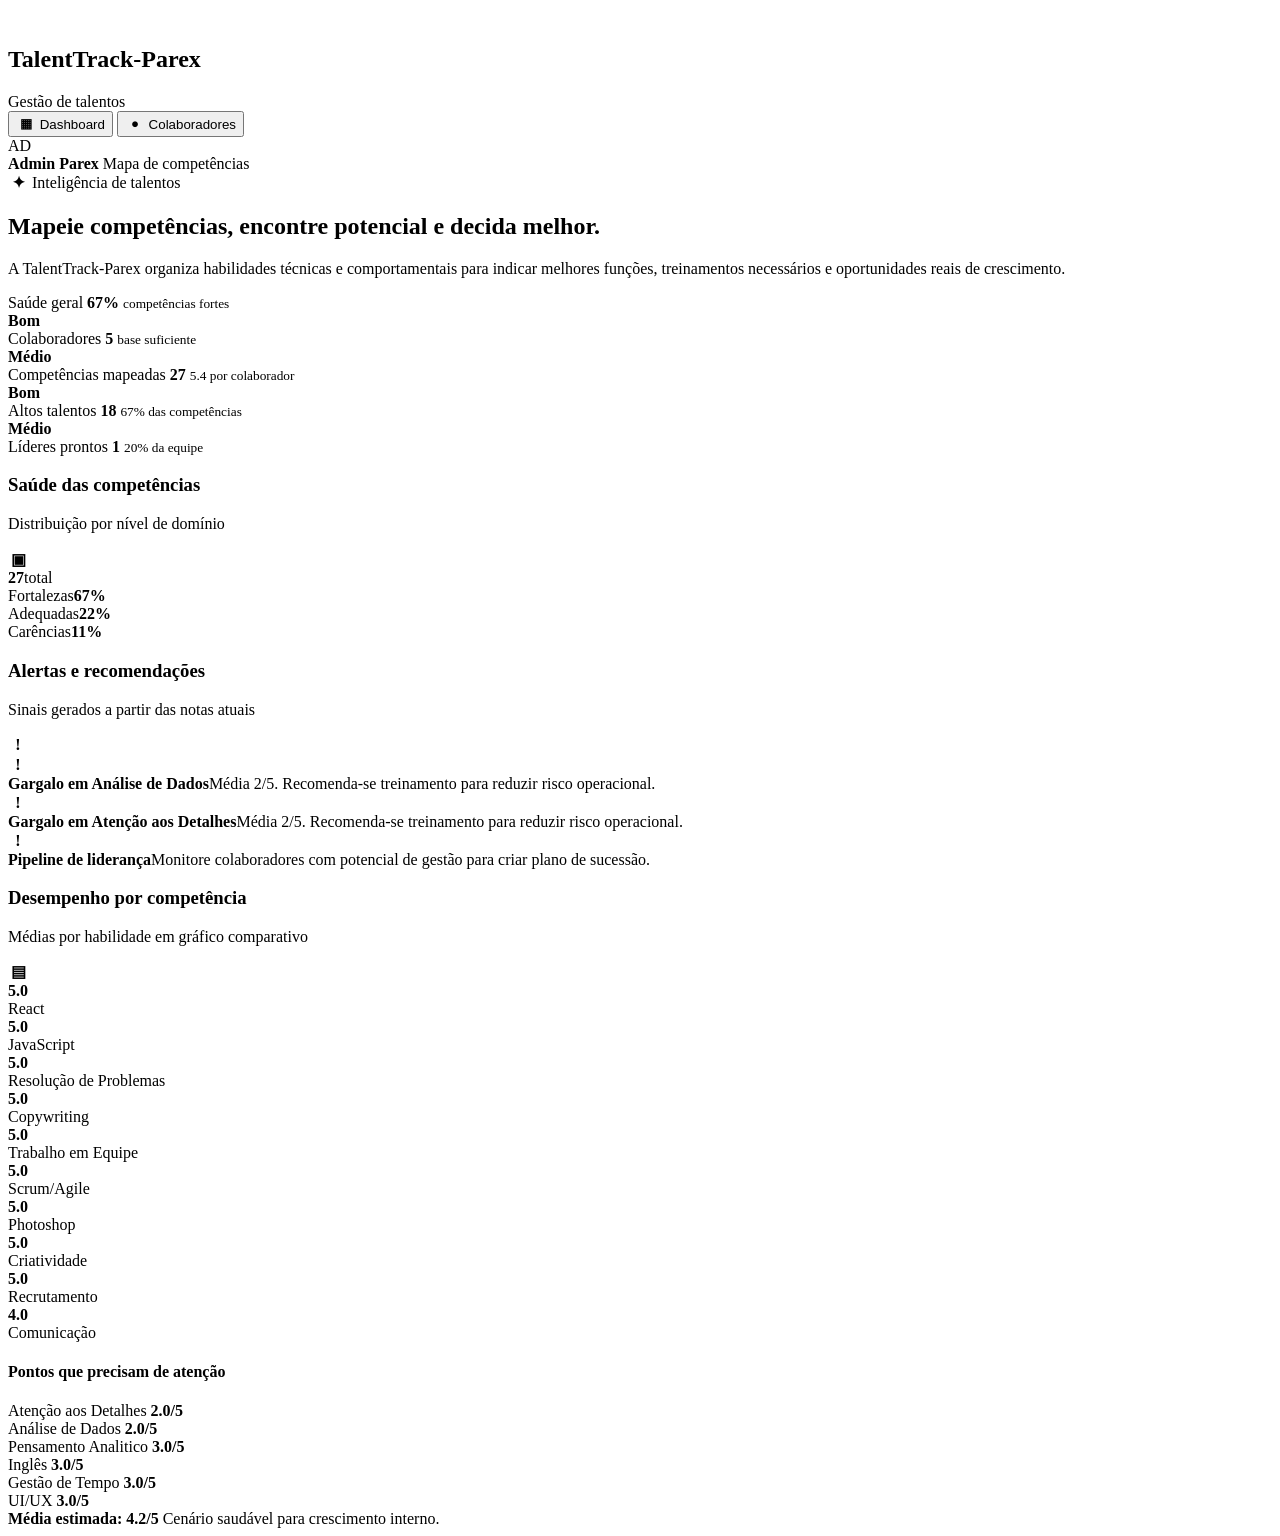
==== standalone.html @ dba91b12 "Add files via upload" ====
<!doctype html>
<html lang="pt-BR">
  <head>
    <meta charset="UTF-8" />
    <meta name="viewport" content="width=device-width, initial-scale=1.0" />
    <title>TalentTrack-Parex | Demo</title>
    <link rel="stylesheet" href="src/styles.css" />
    <style>
      .plain-icon {
        width: 20px;
        height: 20px;
        display: inline-grid;
        place-items: center;
        font-weight: 900;
      }

      .standalone-note {
        border: 1px solid #ffd2b8;
        background: #fff0e7;
        color: #172154;
        border-radius: 8px;
        padding: 12px 14px;
        font-weight: 700;
      }
    </style>
  </head>
  <body>
    <div class="app-shell">
      <aside class="sidebar">
        <div class="brand">
          <div class="logo-mark" aria-hidden="true"><img src="assets/talenttrack-parex-logo.png" alt=""></div>
          <div>
            <h1>TalentTrack-Parex</h1>
            <span>Gestão de talentos</span>
          </div>
        </div>
        <nav class="nav-list">
          <button id="nav-dashboard" class="active" type="button"><span class="plain-icon">▦</span> Dashboard</button>
          <button id="nav-employees" type="button"><span class="plain-icon">●</span> Colaboradores</button>
        </nav>
        <div class="sidebar-footer">
          <div class="admin-avatar">AD</div>
          <div>
            <b>Admin Parex</b>
            <span>Mapa de competências</span>
          </div>
        </div>
      </aside>

      <main id="app" class="main-content"></main>
    </div>

    <script>
      let employees = JSON.parse(localStorage.getItem('talenttrack-parex-employees') || 'null') || [
        {
          id: 1,
          name: 'Ana Silva',
          role: 'Desenvolvedora Front-end',
          department: 'Tecnologia',
          avatar: 'https://i.pravatar.cc/150?u=ana',
          skills: [
            { name: 'React', level: 5, type: 'hard' },
            { name: 'JavaScript', level: 5, type: 'hard' },
            { name: 'UI/UX', level: 3, type: 'hard' },
            { name: 'Comunicacao', level: 4, type: 'soft' },
            { name: 'Lideranca', level: 2, type: 'soft' },
            { name: 'Resolucao de Problemas', level: 5, type: 'soft' }
          ]
        },
        {
          id: 2,
          name: 'Carlos Mendes',
          role: 'Analista de Marketing',
          department: 'Marketing',
          avatar: 'https://i.pravatar.cc/150?u=carlos',
          skills: [
            { name: 'SEO', level: 4, type: 'hard' },
            { name: 'Copywriting', level: 5, type: 'hard' },
            { name: 'Analise de Dados', level: 2, type: 'hard' },
            { name: 'Trabalho em Equipe', level: 5, type: 'soft' },
            { name: 'Gestao de Tempo', level: 3, type: 'soft' }
          ]
        },
        {
          id: 3,
          name: 'Mariana Costa',
          role: 'Gerente de Projetos',
          department: 'Operacoes',
          avatar: 'https://i.pravatar.cc/150?u=mariana',
          skills: [
            { name: 'Scrum/Agile', level: 5, type: 'hard' },
            { name: 'Gestao de Orcamento', level: 4, type: 'hard' },
            { name: 'Lideranca', level: 5, type: 'soft' },
            { name: 'Negociacao', level: 4, type: 'soft' },
            { name: 'Ingles', level: 3, type: 'hard' },
            { name: 'Pensamento Analitico', level: 3, type: 'soft' }
          ]
        },
        {
          id: 4,
          name: 'Rafael Souza',
          role: 'Designer Grafico',
          department: 'Marketing',
          avatar: 'https://i.pravatar.cc/150?u=rafael',
          skills: [
            { name: 'Photoshop', level: 5, type: 'hard' },
            { name: 'Figma', level: 4, type: 'hard' },
            { name: 'Criatividade', level: 5, type: 'soft' },
            { name: 'Atencao aos Detalhes', level: 2, type: 'soft' },
            { name: 'Comunicacao', level: 3, type: 'soft' }
          ]
        },
        {
          id: 5,
          name: 'Bianca Rocha',
          role: 'Analista de RH',
          department: 'Pessoas',
          avatar: 'https://i.pravatar.cc/150?u=bianca',
          skills: [
            { name: 'People Analytics', level: 4, type: 'hard' },
            { name: 'Recrutamento', level: 5, type: 'hard' },
            { name: 'Comunicacao', level: 5, type: 'soft' },
            { name: 'Lideranca', level: 3, type: 'soft' },
            { name: 'Negociacao', level: 4, type: 'soft' }
          ]
        }
      ];
      let currentEditId = null;
      let collectiveActions = JSON.parse(localStorage.getItem('talenttrack-parex-actions') || '[]');

      const sectorOptions = ['Tecnologia', 'Marketing', 'Operações', 'Pessoas', 'Comercial', 'Financeiro', 'Planejamento', 'Produção', 'Logística', 'Atendimento'];
      const roleOptions = ['Assistente', 'Analista Junior', 'Analista Pleno', 'Analista Senior', 'Especialista', 'Designer', 'Desenvolvedor(a)', 'Coordenador(a)', 'Gerente', 'Tech Lead'];
      const tenureOptions = ['Menos de 6 meses', '6 meses a 1 ano', '1 a 2 anos', '2 a 5 anos', 'Mais de 5 anos'];
      const courseOptions = ['Excel Avançado', 'Power BI', 'Gestão de Projetos', 'Liderança', 'Comunicação', 'Análise de Dados', 'Scrum/Agile', 'Atendimento ao Cliente', 'Segurança do Trabalho', 'Inglês'];
      const certificateOptions = ['Scrum Foundation', 'Power BI', 'Excel', 'Google Analytics', 'AWS Cloud', 'NR-10', 'NR-35', 'LGPD', 'Lean Six Sigma', 'Gestão de Pessoas'];
      const profileOptions = ['Analítico', 'Comunicador', 'Criativo', 'Executor', 'Líder', 'Técnico especialista', 'Planejador', 'Generalista'];
      const leadershipOptions = ['Baixo', 'Em desenvolvimento', 'Alto', 'Pronto para liderar'];
      const performanceOptions = ['Abaixo do esperado', 'Adequado', 'Acima do esperado', 'Destaque'];
      const evaluationOptions = ['Questionário concluído', 'Autoavaliação concluída', 'Avaliação do gestor concluída', 'Teste prático concluído', 'Indicadores de desempenho atualizados'];
      const statusOptions = ['Ativo', 'Em treinamento', 'Em transição interna', 'Afastado'];

      const accentMap = {
        'Comunicacao': 'Comunicação',
        'Lideranca': 'Liderança',
        'Gestao de Tempo': 'Gestão de Tempo',
        'Gestao de Orcamento': 'Gestão de Orçamento',
        'Analise de Dados': 'Análise de Dados',
        'Resolucao de Problemas': 'Resolução de Problemas',
        'Atencao aos Detalhes': 'Atenção aos Detalhes',
        'Operacoes': 'Operações',
        'Producao': 'Produção',
        'Logistica': 'Logística',
        'Ingles': 'Inglês',
        'Excel Avancado': 'Excel Avançado',
        'Seguranca do Trabalho': 'Segurança do Trabalho',
        'Questionario concluido': 'Questionário concluído',
        'Autoavaliacao concluida': 'Autoavaliação concluída',
        'Avaliacao do gestor concluida': 'Avaliação do gestor concluída',
        'Teste pratico concluido': 'Teste prático concluído',
        'Analitico': 'Analítico',
        'Tecnico especialista': 'Técnico especialista',
        'Designer Grafico': 'Designer Gráfico'
      };

      function text(value) {
        return accentMap[value] || value || '';
      }

      function normalizeEmployee(employee) {
        return {
          tenure: '1 a 2 anos',
          courses: [],
          experiences: '',
          certificates: [],
          evaluations: [],
          professionalProfile: 'Analítico',
          leadershipPotential: 'Em desenvolvimento',
          performance: 'Adequado',
          idealArea: employee.department || 'Planejamento',
          entryDate: '2024-01-15',
          email: '',
          manager: 'Gestor Parex',
          status: 'Ativo',
          ...employee,
          role: text(employee.role),
          department: text(employee.department),
          idealArea: text(employee.idealArea || employee.department || 'Planejamento'),
          professionalProfile: text(employee.professionalProfile || 'Analítico'),
          courses: (employee.courses || []).map(text),
          certificates: (employee.certificates || []).map(text),
          evaluations: (employee.evaluations || []).map(text),
          entryDate: employee.entryDate || '2024-01-15',
          email: employee.email || `${(employee.name || 'colaborador').toLowerCase().replace(/\s+/g, '.')}@parex.com.br`,
          manager: employee.manager || 'Gestor Parex',
          status: employee.status || 'Ativo',
          skills: (employee.skills || []).map((skill) => ({ ...skill, name: text(skill.name) }))
        };
      }

      employees = employees.map(normalizeEmployee);
      saveEmployees();

      function saveEmployees() {
        localStorage.setItem('talenttrack-parex-employees', JSON.stringify(employees));
      }

      function saveCollectiveActions() {
        localStorage.setItem('talenttrack-parex-actions', JSON.stringify(collectiveActions));
      }

      const app = document.querySelector('#app');
      const navDashboard = document.querySelector('#nav-dashboard');
      const navEmployees = document.querySelector('#nav-employees');

      function clamp(level) {
        return Math.min(5, Math.max(1, Number(level) || 1));
      }

      function optionTags(options, selected) {
        return options.map((option) => `<option value="${option}" ${option === selected ? 'selected' : ''}>${option}</option>`).join('');
      }

      function checkboxGroup(name, options, selectedItems) {
        const selected = selectedItems || [];
        return options.map((option) => `
          <label class="check-option">
            <input type="checkbox" name="${name}" value="${option}" ${selected.includes(option) ? 'checked' : ''}>
            <span>${option}</span>
          </label>
        `).join('');
      }

      function checkedValues(name) {
        return [...document.querySelectorAll(`input[name="${name}"]:checked`)].map((item) => item.value);
      }

      function formatDateBR(value) {
        if (!value) return 'Não informado';
        const [year, month, day] = value.split('-');
        return `${day}/${month}/${year}`;
      }

      function metricStatus(label, value, status, description) {
        return `
          <article class="metric-card status-${status}">
            <div class="metric-status">
              <span class="status-dot"></span>
              <b>${status === 'good' ? 'Bom' : status === 'mid' ? 'Médio' : 'Ruim'}</b>
            </div>
            <span>${label}</span>
            <strong>${value}</strong>
            <small>${description}</small>
          </article>
        `;
      }

      function registerCollectiveAction(title, previousEmployees) {
        collectiveActions.unshift({
          id: Date.now(),
          title,
          date: new Date().toLocaleString('pt-BR'),
          previousEmployees
        });
        collectiveActions = collectiveActions.slice(0, 6);
        saveCollectiveActions();
      }

      function undoCollectiveAction(id) {
        const action = collectiveActions.find((item) => item.id === id);
        if (!action) return;
        if (!confirm(`Desfazer a ação coletiva "${action.title}"?`)) return;
        employees = action.previousEmployees.map(normalizeEmployee);
        collectiveActions = collectiveActions.filter((item) => item.id !== id);
        saveEmployees();
        saveCollectiveActions();
        renderEmployees();
      }

      function removeCollectiveAction(id) {
        collectiveActions = collectiveActions.filter((item) => item.id !== id);
        saveCollectiveActions();
        renderEmployees();
      }

      function insight() {
        const map = new Map();
        let strong = 0;
        let medium = 0;
        let weak = 0;
        employees.forEach((employee) => {
          employee.skills.forEach((skill) => {
            const current = map.get(skill.name) || { name: skill.name, total: 0, count: 0 };
            current.total += clamp(skill.level);
            current.count += 1;
            map.set(skill.name, current);
            if (skill.level >= 4) strong += 1;
            else if (skill.level === 3) medium += 1;
            else weak += 1;
          });
        });
        const ranking = [...map.values()]
          .map((skill) => ({ ...skill, average: Number((skill.total / skill.count).toFixed(1)) }))
          .sort((a, b) => b.average - a.average);
        const total = strong + medium + weak;
        const leaders = employees.filter((employee) =>
          employee.skills.some((skill) => text(skill.name) === 'Liderança' && skill.level >= 4)
        ).length;
        return {
          ranking,
          strong,
          medium,
          weak,
          total,
          leaders,
          strongPct: total ? Math.round((strong / total) * 100) : 0,
          mediumPct: total ? Math.round((medium / total) * 100) : 0,
          weakPct: total ? Math.round((weak / total) * 100) : 0
        };
      }

      function setActive(view) {
        navDashboard.classList.toggle('active', view === 'dashboard');
        navEmployees.classList.toggle('active', view === 'employees');
      }

      function skillChart(items) {
        return `
          <div class="skill-chart" onmouseenter="playSkillChart(this)">
            ${items.slice(0, 10).map((skill) => {
              const height = 22 + (skill.average / 5) * 78;
              const tone = skill.average >= 4 ? 'good' : skill.average >= 3 ? 'mid' : 'bad';
              return `
                <div class="skill-column ${tone}">
                  <div class="skill-column__bar" style="height:${height}%; --delay:${items.indexOf(skill) * 55}ms"><b>${skill.average.toFixed(1)}</b></div>
                  <span>${skill.name}</span>
                </div>
              `;
            }).join('')}
          </div>
        `;
      }

      function riskList(items) {
        return `
          <div class="risk-list">
            ${items.map((skill) => `
              <div class="risk-pill ${skill.average >= 4 ? 'good' : skill.average >= 3 ? 'mid' : 'bad'}">
                <span>${skill.name}</span>
                <b>${skill.average.toFixed(1)}/5</b>
              </div>
            `).join('')}
          </div>
        `;
      }

      function playSkillChart(chart) {
        if (chart.classList.contains('has-played')) return;
        chart.classList.add('is-generating');
        chart.classList.add('has-played');
        setTimeout(() => chart.classList.remove('is-generating'), 1100);
      }

      function renderDashboard() {
        setActive('dashboard');
        const data = insight();
        const donut = `conic-gradient(var(--success) 0 ${data.strongPct}%, var(--warning) ${data.strongPct}% ${data.strongPct + data.mediumPct}%, var(--danger) ${data.strongPct + data.mediumPct}% 100%)`;
        const alerts = data.ranking.filter((skill) => skill.average < 2.8);
        const averageSkill = data.total ? ((data.strong * 5 + data.medium * 3 + data.weak * 1.5) / data.total) : 0;
        const talentStatus = data.strongPct >= 50 ? 'good' : data.strongPct >= 30 ? 'mid' : 'bad';
        const leaderRate = employees.length ? Math.round((data.leaders / employees.length) * 100) : 0;
        const leaderStatus = leaderRate >= 30 ? 'good' : leaderRate >= 15 ? 'mid' : 'bad';
        const coverageStatus = data.total / Math.max(employees.length, 1) >= 6 ? 'good' : data.total / Math.max(employees.length, 1) >= 4 ? 'mid' : 'bad';

        app.innerHTML = `
          <section class="view-stack">
            <div class="hero-panel">
              <div>
                <span class="eyebrow"><span class="plain-icon">✦</span> Inteligência de talentos</span>
                <h2>Mapeie competências, encontre potencial e decida melhor.</h2>
                <p>A TalentTrack-Parex organiza habilidades técnicas e comportamentais para indicar melhores funções, treinamentos necessários e oportunidades reais de crescimento.</p>
              </div>
              <div class="hero-score">
                <span>Saúde geral</span>
                <strong>${data.strongPct}%</strong>
                <small>competências fortes</small>
              </div>
            </div>

            <div class="metric-grid">
              ${metricStatus('Colaboradores', employees.length, employees.length >= 5 ? 'good' : employees.length >= 3 ? 'mid' : 'bad', employees.length >= 5 ? 'base suficiente' : 'cadastre mais perfis')}
              ${metricStatus('Competências mapeadas', data.total, coverageStatus, `${(data.total / Math.max(employees.length, 1)).toFixed(1)} por colaborador`)}
              ${metricStatus('Altos talentos', data.strong, talentStatus, `${data.strongPct}% das competências`)}
              ${metricStatus('Líderes prontos', data.leaders, leaderStatus, `${leaderRate}% da equipe`)}
            </div>

            <div class="dashboard-grid">
              <article class="panel compact-panel">
                <div class="panel-heading">
                  <div><h3>Saúde das competências</h3><p>Distribuição por nível de domínio</p></div>
                  <span class="plain-icon">▣</span>
                </div>
                <div class="donut-wrap">
                  <div class="donut" style="background:${donut}">
                    <div><strong>${data.total}</strong><span>total</span></div>
                  </div>
                </div>
                <div class="legend-row"><span><i class="success"></i>Fortalezas</span><b>${data.strongPct}%</b></div>
                <div class="legend-row"><span><i class="warning"></i>Adequadas</span><b>${data.mediumPct}%</b></div>
                <div class="legend-row"><span><i class="danger"></i>Carências</span><b>${data.weakPct}%</b></div>
              </article>

              <article class="panel alert-panel">
                <div class="panel-heading">
                  <div><h3>Alertas e recomendações</h3><p>Sinais gerados a partir das notas atuais</p></div>
                  <span class="plain-icon">!</span>
                </div>
                <div class="alert-list">
                  ${alerts.map((alert) => `
                    <div class="alert-item danger">
                      <span class="plain-icon">!</span>
                      <div><b>Gargalo em ${alert.name}</b><span>Média ${alert.average}/5. Recomenda-se treinamento para reduzir risco operacional.</span></div>
                    </div>
                  `).join('')}
                  <div class="alert-item warning">
                    <span class="plain-icon">!</span>
                    <div><b>Pipeline de liderança</b><span>Monitore colaboradores com potencial de gestão para criar plano de sucessão.</span></div>
                  </div>
                </div>
              </article>
            </div>

            <article class="panel">
              <div class="panel-heading">
                <div><h3>Desempenho por competência</h3><p>Médias por habilidade em gráfico comparativo</p></div>
                <span class="plain-icon">▤</span>
              </div>
              <div class="competency-board">
                ${skillChart(data.ranking)}
                <div>
                  <h4 class="danger">Pontos que precisam de atenção</h4>
                  ${riskList(data.ranking.slice(-6).reverse())}
                  <div class="chart-summary">
                    <b>Média estimada: ${averageSkill.toFixed(1)}/5</b>
                    <span>${averageSkill >= 3.8 ? 'Cenário saudável para crescimento interno.' : averageSkill >= 3 ? 'Cenário médio, com espaço para treinamentos direcionados.' : 'Cenário crítico, exige plano de capacitação.'}</span>
                  </div>
                </div>
              </div>
            </article>
          </section>
        `;
      }

      function skillBars(skills, type) {
        return skills.filter((skill) => skill.type === type).map((skill) => `
          <div class="skill-row">
            <div class="skill-row__top"><span>${skill.name}</span><b>${skill.level}/5</b></div>
            <div class="skill-blocks">
              ${[1, 2, 3, 4, 5].map((item) => `<span class="${item <= skill.level ? (skill.level >= 4 ? 'strong' : skill.level === 3 ? 'medium' : 'weak') : ''}"></span>`).join('')}
            </div>
          </div>
        `).join('');
      }

      function renderEmployees() {
        setActive('employees');
        app.innerHTML = `
          <section class="view-stack">
            <div class="toolbar">
              <div>
                <h2>Gestão de colaboradores</h2>
                <p>Adicione, edite ou remova perfis individualmente. Use a gestão coletiva para padronizar competências.</p>
              </div>
              <div class="toolbar-actions">
                <button class="button primary" type="button" onclick="openEmployeeModal()">+ Novo colaborador</button>
              </div>
            </div>
            <article class="panel management-panel">
              <div class="panel-heading">
                <div><h3>Ações coletivas</h3><p>Aplicam mudanças em todos os colaboradores cadastrados. Cada ação fica registrada e pode ser desfeita.</p></div>
                <span class="plain-icon">▦</span>
              </div>
              <div class="bulk-actions">
                <button class="button secondary" type="button" onclick="bulkAddSkill()">Adicionar competência coletiva</button>
                <button class="button secondary" type="button" onclick="bulkNormalizeLeadership()">Padronizar liderança mínima</button>
                <button class="button danger" type="button" onclick="bulkClearWeakSkills()">Remover competências críticas</button>
              </div>
              <div class="action-history">
                ${collectiveActions.length ? collectiveActions.map((action) => `
                  <div class="action-history__item">
                    <div><b>${action.title}</b><span>${action.date}</span></div>
                    <div class="row-actions">
                      <button class="mini-button" type="button" onclick="undoCollectiveAction(${action.id})">Desfazer</button>
                      <button class="mini-button danger" type="button" onclick="removeCollectiveAction(${action.id})">Apagar registro</button>
                    </div>
                  </div>
                `).join('') : '<p class="muted">Nenhuma ação coletiva aplicada ainda.</p>'}
              </div>
            </article>
            <div class="employee-grid">
              ${employees.map((employee) => {
                const avg = employee.skills.length ? employee.skills.reduce((sum, skill) => sum + skill.level, 0) / employee.skills.length : 0;
                return `
                  <article class="employee-card">
                    <div class="employee-card__top">
                      <img src="${employee.avatar}" alt="${employee.name}">
                      <div>
                        <h3>${employee.name}</h3>
                        <p>${employee.role}</p>
                        <span>${employee.department} - ${employee.professionalProfile}</span>
                        <span>Entrada: ${formatDateBR(employee.entryDate)}</span>
                      </div>
                    </div>
                    <div class="employee-card__stats"><span>${employee.status}</span><b>${avg.toFixed(1)} média</b></div>
                    <button class="profile-link" type="button" onclick="renderProfile(${employee.id})">Gerenciar perfil <span>›</span></button>
                  </article>
                `;
              }).join('')}
            </div>
            <article class="panel">
              <div class="panel-heading">
                <div><h3>Edição rápida coletiva</h3><p>Visão administrativa para editar ou excluir perfis.</p></div>
                <span class="plain-icon">▤</span>
              </div>
              <div class="table-wrap">
                <table class="people-table">
                  <thead>
                    <tr><th>Colaborador</th><th>Cargo</th><th>Setor</th><th>Entrada</th><th>Status</th><th>Ações</th></tr>
                  </thead>
                  <tbody>
                    ${employees.map((employee) => `
                      <tr>
                        <td><b>${employee.name}</b></td>
                        <td>${employee.role}</td>
                        <td>${employee.department}</td>
                        <td>${formatDateBR(employee.entryDate)}</td>
                        <td>${employee.status}</td>
                        <td>
                          <div class="row-actions">
                            <button class="mini-button" type="button" onclick="openEmployeeModal(${employee.id})">Editar</button>
                            <button class="mini-button" type="button" onclick="renderProfile(${employee.id})">Perfil</button>
                            <button class="mini-button danger" type="button" onclick="deleteEmployee(${employee.id})">Excluir</button>
                          </div>
                        </td>
                      </tr>
                    `).join('')}
                  </tbody>
                </table>
              </div>
            </article>
          </section>
        `;
      }

      function renderProfile(id) {
        setActive('employees');
        const employee = employees.find((item) => item.id === id);
        const strengths = employee.skills.filter((skill) => skill.level >= 4);
        const weaknesses = employee.skills.filter((skill) => skill.level <= 2);
        app.innerHTML = `
          <section class="view-stack profile-view">
            <button class="back-button" type="button" onclick="renderEmployees()">‹ Voltar para colaboradores</button>
            <article class="profile-header">
              <img src="${employee.avatar}" alt="${employee.name}">
              <div class="profile-title">
                <h2>${employee.name}</h2>
                <p>${employee.role}</p>
                <span>${employee.department} - entrada em ${formatDateBR(employee.entryDate)}</span>
              </div>
              <div class="profile-actions">
                <button class="button primary" type="button" onclick="openEmployeeModal(${employee.id})">Editar perfil</button>
                <button class="button danger" type="button" onclick="deleteEmployee(${employee.id})">Excluir</button>
              </div>
            </article>
            <div class="profile-grid">
              <div class="view-stack">
                <article class="panel">
                  <div class="panel-heading"><div><h3>Hard skills</h3><p>Competências técnicas do cargo</p></div><span class="plain-icon">▧</span></div>
                  <div class="skills-list">${skillBars(employee.skills, 'hard')}</div>
                </article>
                <article class="panel">
                  <div class="panel-heading"><div><h3>Soft skills</h3><p>Comportamentos e colaboração</p></div><span class="plain-icon">●</span></div>
                  <div class="skills-list">${skillBars(employee.skills, 'soft')}</div>
                </article>
              </div>
              <aside class="analysis-column">
                <article class="panel tag-panel">
                  <div class="panel-heading"><div><h3>Dados de RH</h3></div><span class="plain-icon">▤</span></div>
                  <div class="detail-grid">
                    <span><b>Perfil</b>${employee.professionalProfile}</span>
                    <span><b>Área ideal</b>${employee.idealArea}</span>
                    <span><b>Lideranca</b>${employee.leadershipPotential}</span>
                    <span><b>Desempenho</b>${employee.performance}</span>
                  </div>
                </article>
                <article class="panel analysis-panel brand">
                  <div class="panel-heading"><div><h3>Sugestão inteligente</h3></div><span class="plain-icon">✦</span></div>
                  <ul><li>${employee.professionalProfile} com desempenho ${employee.performance.toLowerCase()}. Recomendação: atuar em ${employee.idealArea} e seguir trilha de ${employee.leadershipPotential.toLowerCase()}.</li></ul>
                </article>
                <article class="panel analysis-panel success">
                  <div class="panel-heading"><div><h3>Trilhas recomendadas</h3></div><span class="plain-icon">▤</span></div>
                  <ul>${weaknesses.length ? weaknesses.map((skill) => `<li>Curso de nivelamento em ${skill.name}</li>`).join('') : '<li>Nenhum treinamento urgente detectado.</li>'}${employee.courses.map((course) => `<li>Curso cadastrado: ${course}</li>`).join('')}</ul>
                </article>
                <article class="panel tag-panel">
                  <div class="panel-heading"><div><h3>Avaliações e certificados</h3></div><span class="plain-icon">✓</span></div>
                  <div class="tag-list">${employee.evaluations.map((item) => `<span class="success">${item}</span>`).join('') || '<p class="muted">Nenhuma avaliação registrada.</p>'}</div>
                  <div class="tag-list spaced-tags">${employee.certificates.map((item) => `<span class="warning">${item}</span>`).join('') || '<p class="muted">Nenhum certificado cadastrado.</p>'}</div>
                </article>
                <article class="panel tag-panel">
                  <div class="panel-heading"><div><h3>Maiores forças</h3></div><span class="plain-icon">★</span></div>
                  <div class="tag-list">${strengths.map((skill) => `<span class="warning">${skill.name}</span>`).join('') || '<p class="muted">Nenhum ponto forte identificado.</p>'}</div>
                </article>
                <article class="panel tag-panel">
                  <div class="panel-heading"><div><h3>Pontos de atenção</h3></div><span class="plain-icon">!</span></div>
                  <div class="tag-list">${weaknesses.map((skill) => `<span class="danger">${skill.name}</span>`).join('') || '<p class="muted">Sem pontos críticos.</p>'}</div>
                </article>
              </aside>
            </div>
          </section>
        `;
      }

      function openEmployeeModal(id) {
        currentEditId = id || null;
        const employee = id ? employees.find((item) => item.id === id) : {
          name: '',
          role: '',
          department: '',
          tenure: 'Menos de 6 meses',
          courses: [],
          experiences: '',
          certificates: [],
          evaluations: [],
          professionalProfile: 'Analitico',
          leadershipPotential: 'Em desenvolvimento',
          performance: 'Adequado',
          idealArea: 'Planejamento',
          entryDate: new Date().toISOString().slice(0, 10),
          email: '',
          manager: 'Gestor Parex',
          status: 'Ativo',
          avatar: '',
          skills: []
        };
        document.body.insertAdjacentHTML('beforeend', `
          <div class="modal-backdrop" id="employee-modal">
            <form class="modal" onsubmit="saveEmployeeModal(event)">
              <h3>${id ? 'Editar colaborador' : 'Novo colaborador'}</h3>
              <p>Atualize dados do perfil e competências individuais.</p>
              <div class="modal-grid">
                <label class="field"><span>Nome</span><input id="emp-name" required value="${employee.name}"></label>
                <label class="field"><span>Data de entrada</span><input id="emp-entry-date" type="date" required value="${employee.entryDate}"></label>
                <label class="field"><span>E-mail corporativo</span><input id="emp-email" type="email" value="${employee.email}" placeholder="nome@parex.com.br"></label>
                <label class="field"><span>Gestor responsável</span><input id="emp-manager" value="${employee.manager}" placeholder="Nome do gestor"></label>
                <label class="field"><span>Status</span><select id="emp-status">${optionTags(statusOptions, employee.status)}</select></label>
                <label class="field"><span>Cargo atual</span><select id="emp-role">${optionTags(roleOptions, employee.role)}</select></label>
                <label class="field"><span>Setor</span><select id="emp-department">${optionTags(sectorOptions, employee.department)}</select></label>
                <label class="field"><span>Tempo de empresa</span><select id="emp-tenure">${optionTags(tenureOptions, employee.tenure)}</select></label>
                <label class="field"><span>Perfil profissional</span><select id="emp-profile">${optionTags(profileOptions, employee.professionalProfile)}</select></label>
                <label class="field"><span>Potencial de liderança</span><select id="emp-leadership">${optionTags(leadershipOptions, employee.leadershipPotential)}</select></label>
                <label class="field"><span>Desempenho</span><select id="emp-performance">${optionTags(performanceOptions, employee.performance)}</select></label>
                <label class="field"><span>Área ideal sugerida</span><select id="emp-ideal-area">${optionTags(sectorOptions, employee.idealArea)}</select></label>
                <label class="field"><span>Foto do colaborador</span><input id="emp-avatar-file" type="file" accept="image/*" onchange="previewEmployeePhoto(event)"></label>
              </div>
              <div class="photo-preview">
                <img id="emp-avatar-preview" src="${employee.avatar || `https://ui-avatars.com/api/?name=${encodeURIComponent(employee.name || 'Novo colaborador')}&background=263a8b&color=fff`}" alt="Prévia da foto">
                <span>Envie uma imagem do computador. Se não enviar, o sistema cria um avatar automático.</span>
              </div>
              <label class="field full-field"><span>Experiências anteriores</span><textarea id="emp-experiences" rows="3" placeholder="Ex: atendimento, gestão de equipe, projetos internos">${employee.experiences || ''}</textarea></label>
              <div class="preset-section">
                <h4>Cursos</h4>
                <div class="checkbox-grid">${checkboxGroup('emp-courses', courseOptions, employee.courses)}</div>
              </div>
              <div class="preset-section">
                <h4>Certificados</h4>
                <div class="checkbox-grid">${checkboxGroup('emp-certificates', certificateOptions, employee.certificates)}</div>
              </div>
              <div class="preset-section">
                <h4>Testes e avaliacoes</h4>
                <div class="checkbox-grid">${checkboxGroup('emp-evaluations', evaluationOptions, employee.evaluations)}</div>
              </div>
              <div class="skill-editor-list" id="skill-editor-list">
                ${employee.skills.map((skill, index) => skillEditorRow(skill, index)).join('')}
              </div>
              <button class="button secondary" type="button" onclick="addSkillEditorRow()">+ Adicionar competência</button>
              <div class="modal-actions">
                <button class="button secondary" type="button" onclick="closeEmployeeModal()">Cancelar</button>
                <button class="button success" type="submit">Salvar perfil</button>
              </div>
            </form>
          </div>
        `);
      }

      function skillEditorRow(skill, index) {
        return `
          <div class="skill-editor-row" data-skill-row>
            <label class="field"><span>Competência</span><input data-skill-name required value="${skill.name || ''}"></label>
            <label class="field"><span>Tipo</span><select data-skill-type><option value="hard" ${skill.type === 'hard' ? 'selected' : ''}>Técnica</option><option value="soft" ${skill.type === 'soft' ? 'selected' : ''}>Comportamental</option></select></label>
            <label class="field"><span>Nível</span><input data-skill-level type="number" min="1" max="5" value="${skill.level || 3}"></label>
            <button class="mini-button danger" type="button" onclick="this.closest('[data-skill-row]').remove()">Remover</button>
          </div>
        `;
      }

      function addSkillEditorRow() {
        document.querySelector('#skill-editor-list').insertAdjacentHTML('beforeend', skillEditorRow({ name: '', type: 'hard', level: 3 }));
      }

      function closeEmployeeModal() {
        document.querySelector('#employee-modal')?.remove();
      }

      function previewEmployeePhoto(event) {
        const file = event.target.files && event.target.files[0];
        if (!file) return;
        const reader = new FileReader();
        reader.onload = () => {
          document.querySelector('#emp-avatar-preview').src = reader.result;
        };
        reader.readAsDataURL(file);
      }

      function readUploadedPhoto() {
        const input = document.querySelector('#emp-avatar-file');
        const file = input && input.files && input.files[0];
        if (!file) return Promise.resolve('');
        return new Promise((resolve) => {
          const reader = new FileReader();
          reader.onload = () => resolve(reader.result);
          reader.onerror = () => resolve('');
          reader.readAsDataURL(file);
        });
      }

      async function saveEmployeeModal(event) {
        event.preventDefault();
        const name = document.querySelector('#emp-name').value.trim();
        const entryDate = document.querySelector('#emp-entry-date').value;
        const email = document.querySelector('#emp-email').value.trim() || `${name.toLowerCase().replace(/\s+/g, '.')}@parex.com.br`;
        const manager = document.querySelector('#emp-manager').value.trim() || 'Gestor Parex';
        const status = document.querySelector('#emp-status').value;
        const role = document.querySelector('#emp-role').value;
        const department = document.querySelector('#emp-department').value;
        const tenure = document.querySelector('#emp-tenure').value;
        const professionalProfile = document.querySelector('#emp-profile').value;
        const leadershipPotential = document.querySelector('#emp-leadership').value;
        const performance = document.querySelector('#emp-performance').value;
        const idealArea = document.querySelector('#emp-ideal-area').value;
        const experiences = document.querySelector('#emp-experiences').value.trim();
        const courses = checkedValues('emp-courses');
        const certificates = checkedValues('emp-certificates');
        const evaluations = checkedValues('emp-evaluations');
        const uploadedAvatar = await readUploadedPhoto();
        const existingAvatar = currentEditId ? (employees.find((employee) => employee.id === currentEditId)?.avatar || '') : '';
        const avatar = uploadedAvatar || existingAvatar || `https://ui-avatars.com/api/?name=${encodeURIComponent(name)}&background=263a8b&color=fff`;
        const skills = [...document.querySelectorAll('[data-skill-row]')].map((row) => ({
          name: row.querySelector('[data-skill-name]').value.trim(),
          type: row.querySelector('[data-skill-type]').value,
          level: clamp(row.querySelector('[data-skill-level]').value)
        })).filter((skill) => skill.name);

        if (currentEditId) {
          employees = employees.map((employee) => employee.id === currentEditId ? { ...employee, name, entryDate, email, manager, status, role, department, tenure, professionalProfile, leadershipPotential, performance, idealArea, experiences, courses, certificates, evaluations, avatar, skills } : employee);
        } else {
          employees.push({ id: Date.now(), name, entryDate, email, manager, status, role, department, tenure, professionalProfile, leadershipPotential, performance, idealArea, experiences, courses, certificates, evaluations, avatar, skills });
        }
        saveEmployees();
        closeEmployeeModal();
        renderEmployees();
      }

      function deleteEmployee(id) {
        const employee = employees.find((item) => item.id === id);
        if (!employee || !confirm(`Excluir o perfil de ${employee.name}?`)) return;
        employees = employees.filter((item) => item.id !== id);
        saveEmployees();
        renderEmployees();
      }

      function bulkAddSkill() {
        const name = prompt('Nome da competência para adicionar em todos:');
        if (!name) return;
        const level = clamp(prompt('Nível inicial de 1 a 5:', '3'));
        const previousEmployees = JSON.parse(JSON.stringify(employees));
        employees = employees.map((employee) => {
          if (employee.skills.some((skill) => skill.name.toLowerCase() === name.toLowerCase())) return employee;
          return { ...employee, skills: [...employee.skills, { name, type: 'hard', level }] };
        });
        registerCollectiveAction(`Competência "${name}" adicionada`, previousEmployees);
        saveEmployees();
        renderEmployees();
      }

      function bulkNormalizeLeadership() {
        const previousEmployees = JSON.parse(JSON.stringify(employees));
        employees = employees.map((employee) => {
          const hasLeadership = employee.skills.some((skill) => text(skill.name) === 'Liderança');
          if (hasLeadership) {
            return {
              ...employee,
              skills: employee.skills.map((skill) => text(skill.name) === 'Liderança' ? { ...skill, name: 'Liderança', level: Math.max(skill.level, 3) } : skill)
            };
          }
          return { ...employee, skills: [...employee.skills, { name: 'Liderança', type: 'soft', level: 3 }] };
        });
        registerCollectiveAction('Liderança mínima padronizada', previousEmployees);
        saveEmployees();
        renderEmployees();
      }

      function bulkClearWeakSkills() {
        if (!confirm('Remover de todos os perfis competências com nível 1 ou 2?')) return;
        const previousEmployees = JSON.parse(JSON.stringify(employees));
        employees = employees.map((employee) => ({ ...employee, skills: employee.skills.filter((skill) => skill.level > 2) }));
        registerCollectiveAction('Competências críticas removidas', previousEmployees);
        saveEmployees();
        renderEmployees();
      }

      navDashboard.addEventListener('click', renderDashboard);
      navEmployees.addEventListener('click', renderEmployees);
      renderDashboard();
    </script>
  </body>
</html>
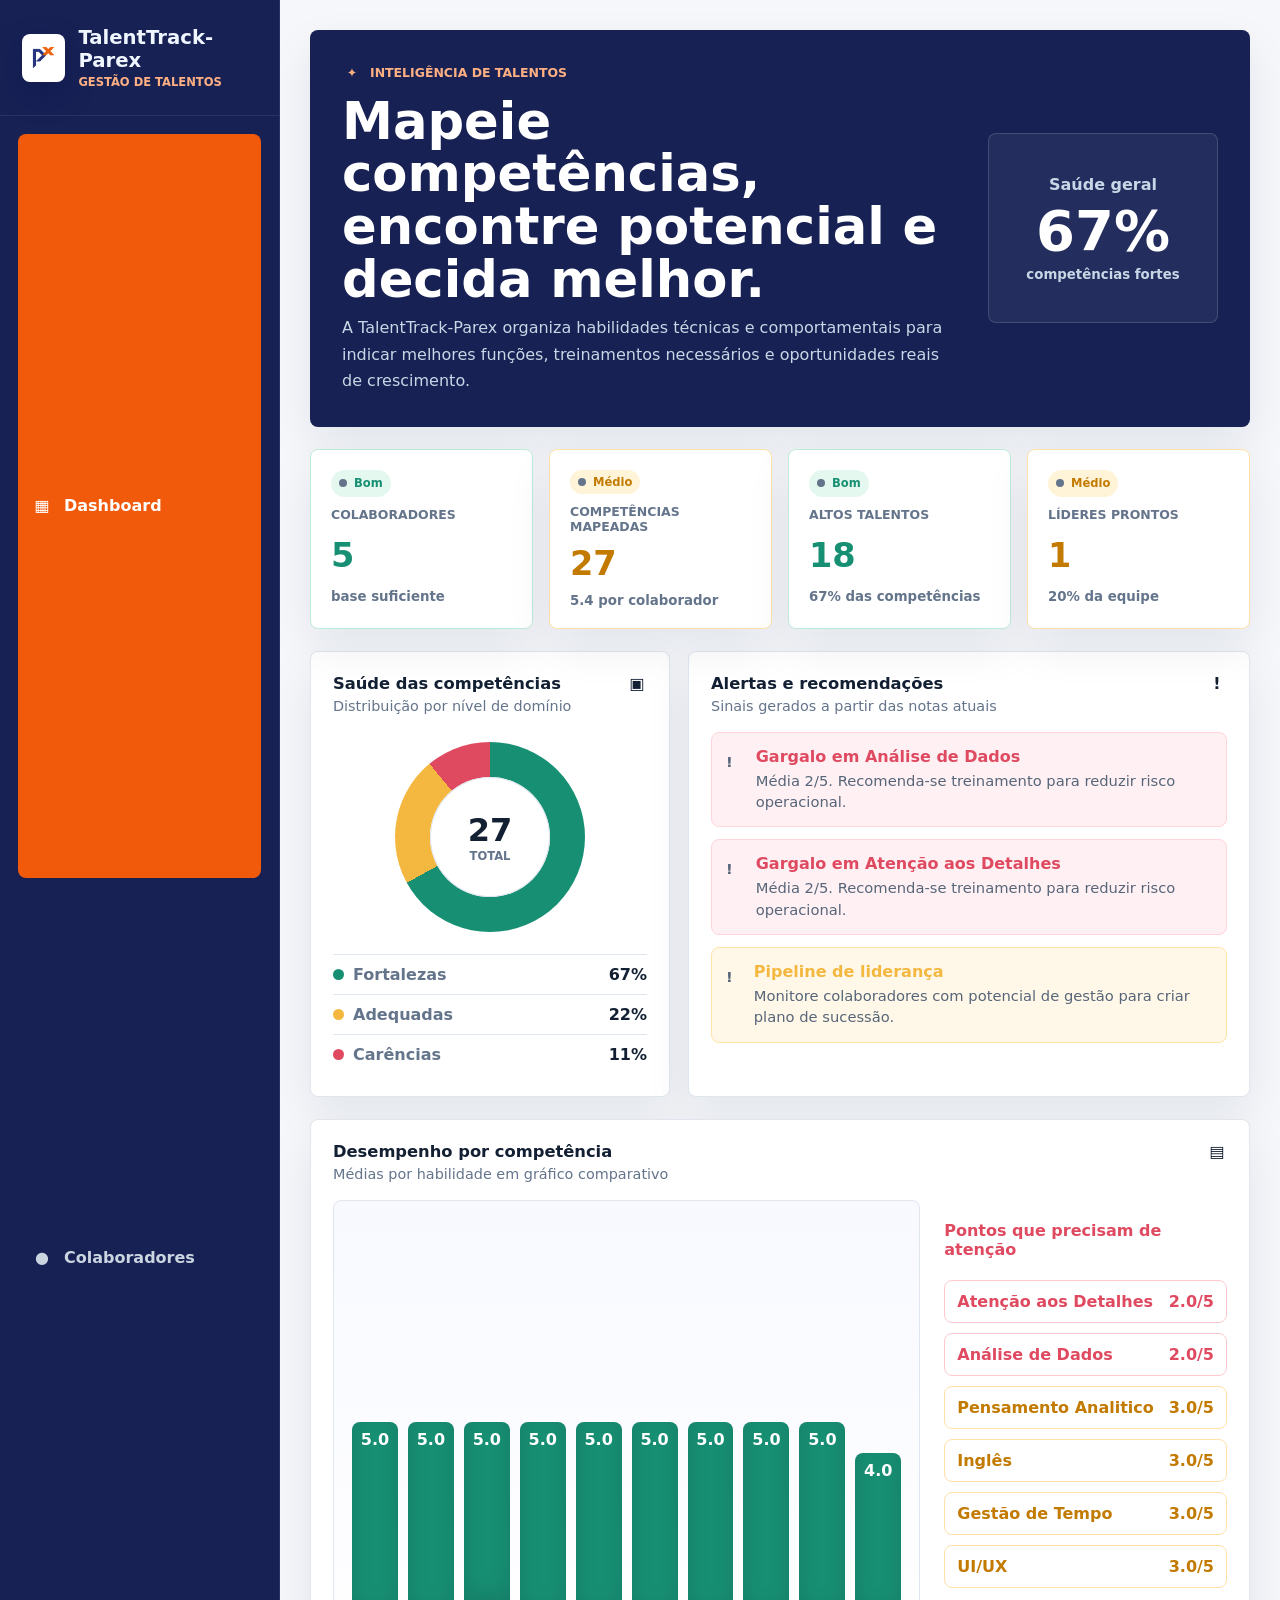
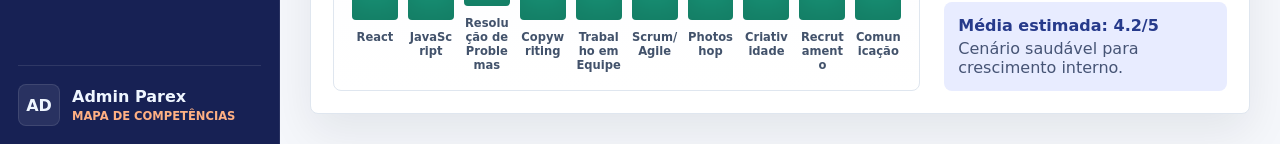
==== commit 5a8dcbff: "Update standalone.html" ====
--- a/standalone.html
+++ b/standalone.html
@@ -4,7 +4,7 @@
     <meta charset="UTF-8" />
     <meta name="viewport" content="width=device-width, initial-scale=1.0" />
     <title>TalentTrack-Parex | Demo</title>
-    <link rel="stylesheet" href="src/styles.css" />
+    <link rel="stylesheet" href="styles.css" />
     <style>
       .plain-icon {
         width: 20px;
@@ -28,7 +28,7 @@
     <div class="app-shell">
       <aside class="sidebar">
         <div class="brand">
-          <div class="logo-mark" aria-hidden="true"><img src="assets/talenttrack-parex-logo.png" alt=""></div>
+          <div class="logo-mark" aria-hidden="true"><img src="talenttrack-parex-logo.png" alt=""></div>
           <div>
             <h1>TalentTrack-Parex</h1>
             <span>Gestão de talentos</span>
--- a/styles.css
+++ b/styles.css
@@ -0,0 +1,1452 @@
+:root {
+  --bg: #f5f7fb;
+  --panel: #ffffff;
+  --panel-soft: #f8fafc;
+  --text: #132033;
+  --muted: #64748b;
+  --line: #dfe6ef;
+  --brand: #263a8b;
+  --brand-strong: #1d2d73;
+  --brand-soft: #e8ecff;
+  --accent: #f15a0b;
+  --accent-strong: #c94706;
+  --accent-soft: #fff0e7;
+  --success: #178f73;
+  --warning: #f4b740;
+  --danger: #df4a61;
+  --shadow: 0 18px 45px rgba(15, 23, 42, 0.08);
+  font-family: Inter, ui-sans-serif, system-ui, -apple-system, BlinkMacSystemFont, "Segoe UI", sans-serif;
+}
+
+* {
+  box-sizing: border-box;
+}
+
+body {
+  margin: 0;
+  background: var(--bg);
+  color: var(--text);
+}
+
+button,
+input,
+select {
+  font: inherit;
+}
+
+button {
+  cursor: pointer;
+}
+
+.app-shell {
+  min-height: 100vh;
+  display: grid;
+  grid-template-columns: 280px 1fr;
+}
+
+.sidebar {
+  background: #172154;
+  color: #eff6ff;
+  display: flex;
+  flex-direction: column;
+  border-right: 1px solid rgba(255, 255, 255, 0.08);
+}
+
+.brand {
+  padding: 26px 22px;
+  display: flex;
+  gap: 13px;
+  align-items: center;
+  border-bottom: 1px solid rgba(255, 255, 255, 0.08);
+}
+
+.logo-mark {
+  width: 48px;
+  height: 48px;
+  display: grid;
+  place-items: center;
+  border-radius: 8px;
+  background: white;
+  color: var(--brand);
+  box-shadow: 0 12px 28px rgba(9, 18, 77, 0.35);
+  overflow: hidden;
+}
+
+.logo-mark img {
+  width: 100%;
+  height: 100%;
+  object-fit: contain;
+  padding: 4px;
+}
+
+.brand h1 {
+  margin: 0;
+  font-size: 1.23rem;
+  letter-spacing: 0;
+}
+
+.brand span,
+.sidebar-footer span {
+  display: block;
+  color: #ffb083;
+  font-size: 0.72rem;
+  font-weight: 700;
+  text-transform: uppercase;
+  margin-top: 3px;
+}
+
+.nav-list {
+  padding: 18px;
+  display: grid;
+  gap: 8px;
+  flex: 1;
+}
+
+.nav-list button {
+  border: 0;
+  border-radius: 8px;
+  padding: 13px 14px;
+  display: flex;
+  align-items: center;
+  gap: 12px;
+  color: #cbd5e1;
+  background: transparent;
+  font-weight: 700;
+  text-align: left;
+}
+
+.nav-list button:hover,
+.nav-list button.active {
+  background: var(--accent);
+  color: white;
+}
+
+.sidebar-footer {
+  margin: 18px;
+  padding-top: 18px;
+  border-top: 1px solid rgba(255, 255, 255, 0.1);
+  display: flex;
+  gap: 12px;
+  align-items: center;
+}
+
+.admin-avatar {
+  width: 42px;
+  height: 42px;
+  border-radius: 8px;
+  display: grid;
+  place-items: center;
+  background: rgba(255, 255, 255, 0.08);
+  border: 1px solid rgba(255, 255, 255, 0.1);
+  font-weight: 800;
+}
+
+.main-content {
+  padding: 30px;
+  overflow: auto;
+}
+
+.view-stack {
+  display: grid;
+  gap: 22px;
+}
+
+.hero-panel {
+  display: grid;
+  grid-template-columns: minmax(0, 1fr) 230px;
+  gap: 24px;
+  align-items: center;
+  background: #172154;
+  color: white;
+  border-radius: 8px;
+  padding: 32px;
+  box-shadow: var(--shadow);
+}
+
+.eyebrow {
+  display: inline-flex;
+  align-items: center;
+  gap: 8px;
+  color: #ffb083;
+  font-weight: 800;
+  font-size: 0.78rem;
+  text-transform: uppercase;
+}
+
+.hero-panel h2 {
+  max-width: 770px;
+  margin: 12px 0 10px;
+  font-size: clamp(2rem, 4vw, 3.4rem);
+  line-height: 1.03;
+  letter-spacing: 0;
+}
+
+.hero-panel p {
+  color: #c7d7e6;
+  max-width: 760px;
+  margin: 0;
+  line-height: 1.65;
+}
+
+.hero-score {
+  min-height: 190px;
+  border: 1px solid rgba(255, 255, 255, 0.14);
+  border-radius: 8px;
+  background: rgba(255, 255, 255, 0.06);
+  display: grid;
+  place-items: center;
+  align-content: center;
+  gap: 4px;
+}
+
+.hero-score span,
+.hero-score small {
+  color: #c7d7e6;
+  font-weight: 700;
+}
+
+.hero-score strong {
+  font-size: 3.5rem;
+}
+
+.metric-grid {
+  display: grid;
+  grid-template-columns: repeat(4, minmax(0, 1fr));
+  gap: 16px;
+}
+
+.metric-card,
+.panel,
+.employee-card,
+.profile-header,
+.add-form {
+  background: var(--panel);
+  border: 1px solid var(--line);
+  border-radius: 8px;
+  box-shadow: var(--shadow);
+}
+
+.metric-card {
+  padding: 20px;
+  display: grid;
+  gap: 10px;
+  position: relative;
+  overflow: hidden;
+}
+
+.metric-icon {
+  width: 38px;
+  height: 38px;
+  display: grid;
+  place-items: center;
+  border-radius: 8px;
+  background: #eaf1ff;
+  color: var(--accent);
+}
+
+.metric-card span {
+  color: var(--muted);
+  font-size: 0.78rem;
+  font-weight: 800;
+  text-transform: uppercase;
+}
+
+.metric-card strong {
+  font-size: 2.1rem;
+}
+
+.metric-card small {
+  color: var(--muted);
+  font-weight: 700;
+}
+
+.metric-status {
+  display: inline-flex;
+  align-items: center;
+  gap: 7px;
+  justify-self: start;
+  padding: 5px 8px;
+  border-radius: 999px;
+  font-size: 0.72rem;
+  font-weight: 900;
+}
+
+.status-dot {
+  width: 8px;
+  height: 8px;
+  border-radius: 50%;
+  background: currentColor;
+}
+
+.metric-card.status-good {
+  border-color: #bdebd9;
+}
+
+.metric-card.status-good .metric-status,
+.metric-card.status-good strong {
+  color: var(--success);
+}
+
+.metric-card.status-good .metric-status {
+  background: #e4f8ef;
+}
+
+.metric-card.status-mid {
+  border-color: #ffe1a7;
+}
+
+.metric-card.status-mid .metric-status,
+.metric-card.status-mid strong {
+  color: #c27a00;
+}
+
+.metric-card.status-mid .metric-status {
+  background: #fff4d8;
+}
+
+.metric-card.status-bad {
+  border-color: #ffc8d1;
+}
+
+.metric-card.status-bad .metric-status,
+.metric-card.status-bad strong {
+  color: var(--danger);
+}
+
+.metric-card.status-bad .metric-status {
+  background: #ffe8ec;
+}
+
+.metric-card.success .metric-icon,
+.metric-card.success strong {
+  color: var(--success);
+}
+
+.metric-card.success .metric-icon {
+  background: #ddf7eb;
+}
+
+.metric-card.brand .metric-icon {
+  background: var(--brand-soft);
+  color: var(--brand);
+}
+
+.metric-card.accent .metric-icon,
+.metric-card.accent strong {
+  color: var(--accent);
+}
+
+.metric-card.accent .metric-icon {
+  background: var(--accent-soft);
+}
+
+.dashboard-grid,
+.profile-grid,
+.ranking-grid {
+  display: grid;
+  gap: 18px;
+}
+
+.dashboard-grid {
+  grid-template-columns: 360px 1fr;
+}
+
+.profile-grid {
+  grid-template-columns: minmax(0, 1fr) 360px;
+  align-items: start;
+}
+
+.ranking-grid {
+  grid-template-columns: repeat(2, minmax(0, 1fr));
+}
+
+.competency-board {
+  display: grid;
+  grid-template-columns: minmax(0, 1.35fr) minmax(280px, 0.65fr);
+  gap: 24px;
+  align-items: stretch;
+}
+
+.skill-chart {
+  min-height: 310px;
+  display: grid;
+  grid-template-columns: repeat(10, minmax(42px, 1fr));
+  gap: 10px;
+  align-items: end;
+  padding: 18px;
+  border-radius: 8px;
+  background: linear-gradient(180deg, #f8f9ff 0%, #ffffff 100%);
+  border: 1px solid var(--line);
+}
+
+.skill-column {
+  min-width: 0;
+  height: 250px;
+  display: grid;
+  grid-template-rows: 1fr auto;
+  align-items: end;
+  gap: 10px;
+}
+
+.skill-column__bar {
+  display: flex;
+  align-items: flex-start;
+  justify-content: center;
+  min-height: 38px;
+  width: 100%;
+  border-radius: 8px 8px 4px 4px;
+  color: white;
+  padding-top: 8px;
+  box-shadow: inset 0 -12px 22px rgba(0, 0, 0, 0.12);
+  transform-origin: bottom;
+  transition: transform 180ms ease, filter 180ms ease;
+}
+
+.skill-column__bar:hover {
+  filter: brightness(1.05);
+  transform: translateY(-4px);
+}
+
+.skill-chart.is-generating .skill-column__bar {
+  animation: chartRise 760ms cubic-bezier(0.2, 0.9, 0.25, 1.15) both;
+  animation-delay: var(--delay, 0ms);
+}
+
+.skill-chart.is-generating .skill-column span {
+  animation: chartLabelIn 520ms ease both;
+  animation-delay: calc(var(--delay, 0ms) + 120ms);
+}
+
+@keyframes chartRise {
+  0% {
+    transform: scaleY(0.04);
+    opacity: 0.35;
+  }
+  72% {
+    transform: scaleY(1.05);
+    opacity: 1;
+  }
+  100% {
+    transform: scaleY(1);
+    opacity: 1;
+  }
+}
+
+@keyframes chartLabelIn {
+  0% {
+    opacity: 0;
+    transform: translateY(8px);
+  }
+  100% {
+    opacity: 1;
+    transform: translateY(0);
+  }
+}
+
+.skill-column.good .skill-column__bar {
+  background: var(--success);
+}
+
+.skill-column.mid .skill-column__bar {
+  background: var(--warning);
+}
+
+.skill-column.bad .skill-column__bar {
+  background: var(--danger);
+}
+
+.skill-column span {
+  display: block;
+  min-height: 42px;
+  color: #42526b;
+  font-size: 0.72rem;
+  font-weight: 800;
+  text-align: center;
+  overflow-wrap: anywhere;
+}
+
+.risk-list {
+  display: grid;
+  gap: 10px;
+}
+
+.risk-pill {
+  display: flex;
+  justify-content: space-between;
+  gap: 12px;
+  align-items: center;
+  padding: 11px 12px;
+  border-radius: 8px;
+  border: 1px solid var(--line);
+  background: white;
+  font-weight: 800;
+}
+
+.risk-pill.good {
+  border-color: #bdebd9;
+  color: var(--success);
+}
+
+.risk-pill.mid {
+  border-color: #ffe1a7;
+  color: #c27a00;
+}
+
+.risk-pill.bad {
+  border-color: #ffc8d1;
+  color: var(--danger);
+}
+
+.chart-summary {
+  margin-top: 14px;
+  padding: 14px;
+  border-radius: 8px;
+  background: var(--brand-soft);
+  color: var(--brand);
+}
+
+.chart-summary b,
+.chart-summary span {
+  display: block;
+}
+
+.chart-summary span {
+  margin-top: 4px;
+  color: #465475;
+}
+
+.panel {
+  padding: 22px;
+}
+
+.panel-heading {
+  display: flex;
+  align-items: flex-start;
+  justify-content: space-between;
+  gap: 16px;
+  margin-bottom: 18px;
+}
+
+.panel-heading h3 {
+  margin: 0;
+  font-size: 1.02rem;
+}
+
+.panel-heading p {
+  margin: 5px 0 0;
+  color: var(--muted);
+  font-size: 0.9rem;
+}
+
+.donut-wrap {
+  display: flex;
+  justify-content: center;
+  padding: 10px 0 22px;
+}
+
+.donut {
+  width: 190px;
+  height: 190px;
+  border-radius: 50%;
+  display: grid;
+  place-items: center;
+}
+
+.donut div {
+  width: 120px;
+  height: 120px;
+  border-radius: 50%;
+  background: white;
+  display: grid;
+  place-items: center;
+  align-content: center;
+  box-shadow: inset 0 0 0 1px var(--line);
+}
+
+.donut strong {
+  font-size: 2rem;
+}
+
+.donut span {
+  color: var(--muted);
+  font-size: 0.72rem;
+  font-weight: 800;
+  text-transform: uppercase;
+}
+
+.legend-row {
+  display: flex;
+  justify-content: space-between;
+  align-items: center;
+  padding: 10px 0;
+  border-top: 1px solid var(--line);
+}
+
+.legend-row span {
+  display: flex;
+  align-items: center;
+  gap: 9px;
+  color: var(--muted);
+  font-weight: 700;
+}
+
+.legend-row i {
+  width: 11px;
+  height: 11px;
+  border-radius: 50%;
+}
+
+.success {
+  color: var(--success);
+}
+
+.warning {
+  color: var(--warning);
+}
+
+.danger {
+  color: var(--danger);
+}
+
+i.success,
+i.warning,
+i.danger {
+  background: currentColor;
+}
+
+.alert-list {
+  display: grid;
+  gap: 12px;
+}
+
+.alert-item {
+  display: flex;
+  gap: 12px;
+  border-radius: 8px;
+  padding: 14px;
+  border: 1px solid;
+}
+
+.alert-item.danger {
+  background: #fff1f3;
+  border-color: #ffd4db;
+}
+
+.alert-item.warning {
+  background: #fff8e8;
+  border-color: #ffe4a9;
+}
+
+.alert-item b,
+.alert-item span {
+  display: block;
+}
+
+.alert-item span {
+  margin-top: 4px;
+  color: #576579;
+  font-size: 0.92rem;
+  line-height: 1.45;
+}
+
+.empty-state {
+  min-height: 240px;
+  display: grid;
+  place-items: center;
+  align-content: center;
+  color: var(--muted);
+  text-align: center;
+  gap: 8px;
+}
+
+.ranking-list {
+  display: grid;
+  gap: 16px;
+}
+
+.ranking-grid h4 {
+  margin: 0 0 16px;
+  text-transform: uppercase;
+  font-size: 0.78rem;
+}
+
+.ranking-item div:first-child {
+  display: flex;
+  justify-content: space-between;
+  margin-bottom: 7px;
+  font-weight: 700;
+}
+
+.progress-track {
+  height: 9px;
+  border-radius: 999px;
+  background: #edf2f7;
+  overflow: hidden;
+}
+
+.progress-track span {
+  display: block;
+  height: 100%;
+  border-radius: inherit;
+  background: currentColor;
+}
+
+.toolbar {
+  display: flex;
+  justify-content: space-between;
+  gap: 18px;
+  align-items: flex-start;
+}
+
+.toolbar h2 {
+  margin: 0 0 5px;
+  font-size: 1.8rem;
+}
+
+.toolbar p {
+  margin: 0;
+  color: var(--muted);
+}
+
+.toolbar-actions {
+  display: flex;
+  gap: 10px;
+  align-items: center;
+}
+
+.search-field {
+  min-width: 330px;
+  height: 44px;
+  display: flex;
+  align-items: center;
+  gap: 10px;
+  padding: 0 13px;
+  background: white;
+  border: 1px solid var(--line);
+  border-radius: 8px;
+  color: var(--muted);
+}
+
+.search-field input {
+  border: 0;
+  outline: 0;
+  width: 100%;
+  color: var(--text);
+}
+
+.button {
+  min-height: 42px;
+  border: 0;
+  border-radius: 8px;
+  padding: 0 15px;
+  display: inline-flex;
+  align-items: center;
+  justify-content: center;
+  gap: 8px;
+  font-weight: 800;
+  white-space: nowrap;
+}
+
+.button.primary {
+  background: var(--brand);
+  color: white;
+}
+
+.button.primary:hover {
+  background: var(--brand-strong);
+}
+
+.button.secondary {
+  background: #e9eef5;
+  color: #334155;
+}
+
+.button.success {
+  background: var(--accent);
+  color: white;
+}
+
+.button.danger {
+  background: var(--danger);
+  color: white;
+}
+
+.add-form {
+  padding: 18px;
+  display: grid;
+  grid-template-columns: repeat(3, minmax(0, 1fr)) auto;
+  gap: 14px;
+  align-items: end;
+}
+
+.field {
+  display: grid;
+  gap: 7px;
+}
+
+.field span {
+  color: #43536a;
+  font-size: 0.78rem;
+  font-weight: 800;
+}
+
+.field input,
+.field select,
+.field textarea,
+.profile-title input {
+  min-height: 42px;
+  border: 1px solid var(--line);
+  border-radius: 8px;
+  padding: 0 12px;
+  outline: 0;
+  background: white;
+  color: var(--text);
+}
+
+.field input:focus,
+.field select:focus,
+.field textarea:focus,
+.profile-title input:focus {
+  border-color: var(--brand);
+  box-shadow: 0 0 0 3px rgba(38, 58, 139, 0.14);
+}
+
+.field textarea {
+  min-height: 86px;
+  padding: 10px 12px;
+  resize: vertical;
+}
+
+.employee-grid {
+  display: grid;
+  grid-template-columns: repeat(3, minmax(0, 1fr));
+  gap: 18px;
+}
+
+.employee-card {
+  overflow: hidden;
+}
+
+.employee-card__top {
+  padding: 20px;
+  display: flex;
+  gap: 15px;
+  align-items: center;
+}
+
+.employee-card img,
+.profile-header img {
+  object-fit: cover;
+  border-radius: 8px;
+}
+
+.employee-card img {
+  width: 72px;
+  height: 72px;
+}
+
+.employee-card h3,
+.employee-card p {
+  margin: 0;
+}
+
+.employee-card h3 {
+  font-size: 1.05rem;
+}
+
+.employee-card p {
+  color: var(--brand);
+  font-weight: 800;
+  margin-top: 4px;
+}
+
+.employee-card span {
+  display: inline-flex;
+  align-items: center;
+  gap: 6px;
+  color: var(--muted);
+  margin-top: 8px;
+  font-size: 0.86rem;
+}
+
+.employee-card__stats,
+.profile-link {
+  border-top: 1px solid var(--line);
+}
+
+.employee-card__stats {
+  display: flex;
+  justify-content: space-between;
+  padding: 13px 20px;
+  background: var(--panel-soft);
+  font-weight: 800;
+  color: var(--muted);
+  font-size: 0.86rem;
+}
+
+.employee-card__stats b {
+  color: var(--text);
+}
+
+.profile-link {
+  width: 100%;
+  border-right: 0;
+  border-bottom: 0;
+  border-left: 0;
+  background: white;
+  min-height: 48px;
+  display: flex;
+  align-items: center;
+  justify-content: center;
+  gap: 6px;
+  color: var(--brand);
+  font-weight: 800;
+}
+
+.profile-link:hover {
+  background: var(--brand-soft);
+}
+
+.back-button {
+  justify-self: start;
+  border: 0;
+  background: transparent;
+  color: var(--brand);
+  display: flex;
+  align-items: center;
+  gap: 6px;
+  font-weight: 800;
+  padding: 0;
+}
+
+.profile-header {
+  padding: 22px;
+  display: grid;
+  grid-template-columns: 96px minmax(0, 1fr) auto;
+  gap: 18px;
+  align-items: center;
+}
+
+.profile-header img {
+  width: 96px;
+  height: 96px;
+}
+
+.profile-title {
+  display: grid;
+  gap: 7px;
+}
+
+.profile-title h2,
+.profile-title p {
+  margin: 0;
+}
+
+.profile-title h2 {
+  font-size: 1.7rem;
+}
+
+.profile-title p {
+  color: var(--brand);
+  font-weight: 800;
+}
+
+.profile-title span {
+  display: inline-flex;
+  align-items: center;
+  gap: 6px;
+  color: var(--muted);
+  font-weight: 700;
+}
+
+.profile-actions {
+  display: flex;
+  gap: 10px;
+}
+
+.skills-list {
+  display: grid;
+  gap: 16px;
+}
+
+.skill-row__top {
+  display: flex;
+  justify-content: space-between;
+  gap: 12px;
+  margin-bottom: 8px;
+  font-weight: 700;
+}
+
+.skill-row__top b {
+  color: var(--muted);
+}
+
+.skill-blocks {
+  display: grid;
+  grid-template-columns: repeat(5, 1fr);
+  gap: 5px;
+}
+
+.skill-blocks span {
+  height: 11px;
+  border-radius: 4px;
+  background: #e8eef5;
+}
+
+.skill-blocks .strong {
+  background: var(--success);
+}
+
+.skill-blocks .medium {
+  background: var(--warning);
+}
+
+.skill-blocks .weak {
+  background: var(--danger);
+}
+
+.editable-skill {
+  border: 1px solid var(--line);
+  border-radius: 8px;
+  padding: 14px;
+  background: var(--panel-soft);
+}
+
+.editable-skill__header {
+  display: flex;
+  justify-content: space-between;
+  gap: 12px;
+  margin-bottom: 12px;
+}
+
+.editable-skill__header span {
+  display: block;
+  color: var(--muted);
+  font-size: 0.82rem;
+  margin-top: 3px;
+}
+
+.icon-button {
+  width: 34px;
+  height: 34px;
+  border: 0;
+  border-radius: 8px;
+  display: grid;
+  place-items: center;
+  background: #eef2f7;
+}
+
+.icon-button.danger {
+  color: var(--danger);
+}
+
+.range-line {
+  display: grid;
+  grid-template-columns: 1fr 44px;
+  gap: 12px;
+  align-items: center;
+}
+
+.range-line input {
+  accent-color: var(--accent);
+}
+
+.add-skill-form {
+  display: grid;
+  grid-template-columns: minmax(0, 1fr) 160px 120px auto;
+  gap: 12px;
+  align-items: end;
+}
+
+.analysis-column {
+  position: sticky;
+  top: 20px;
+  display: grid;
+  gap: 18px;
+}
+
+.analysis-panel ul {
+  margin: 0;
+  padding-left: 20px;
+  color: #43536a;
+  line-height: 1.55;
+}
+
+.analysis-panel.brand {
+  background: var(--brand-soft);
+  border-color: #c8d0ff;
+}
+
+.analysis-panel.success {
+  background: var(--accent-soft);
+  border-color: #ffd2b8;
+}
+
+.tag-list {
+  display: flex;
+  flex-wrap: wrap;
+  gap: 8px;
+}
+
+.tag-list span {
+  border-radius: 6px;
+  padding: 7px 9px;
+  font-weight: 800;
+  font-size: 0.82rem;
+  background: #f3f6fa;
+}
+
+.tag-list span.warning {
+  background: #fff3d5;
+}
+
+.tag-list span.danger {
+  background: #ffe6ea;
+}
+
+.muted {
+  margin: 0;
+  color: var(--muted);
+}
+
+.management-panel {
+  display: grid;
+  gap: 16px;
+}
+
+.bulk-actions {
+  display: flex;
+  flex-wrap: wrap;
+  gap: 10px;
+}
+
+.action-history {
+  display: grid;
+  gap: 10px;
+  padding-top: 4px;
+}
+
+.action-history__item {
+  display: flex;
+  align-items: center;
+  justify-content: space-between;
+  gap: 14px;
+  padding: 12px;
+  border-radius: 8px;
+  border: 1px solid var(--line);
+  background: #f8f9ff;
+}
+
+.action-history__item b,
+.action-history__item span {
+  display: block;
+}
+
+.action-history__item span {
+  margin-top: 3px;
+  color: var(--muted);
+  font-size: 0.84rem;
+}
+
+.table-wrap {
+  overflow-x: auto;
+  border: 1px solid var(--line);
+  border-radius: 8px;
+}
+
+.people-table {
+  width: 100%;
+  border-collapse: collapse;
+  min-width: 720px;
+  background: white;
+}
+
+.people-table th,
+.people-table td {
+  padding: 13px 14px;
+  border-bottom: 1px solid var(--line);
+  text-align: left;
+}
+
+.people-table th {
+  background: #f7f8ff;
+  color: #41507d;
+  font-size: 0.76rem;
+  text-transform: uppercase;
+}
+
+.people-table tr:last-child td {
+  border-bottom: 0;
+}
+
+.row-actions {
+  display: flex;
+  gap: 8px;
+  flex-wrap: wrap;
+}
+
+.mini-button {
+  border: 1px solid var(--line);
+  background: white;
+  color: var(--brand);
+  border-radius: 6px;
+  padding: 7px 9px;
+  font-weight: 800;
+}
+
+.mini-button:hover {
+  background: var(--brand-soft);
+}
+
+.mini-button.danger {
+  color: var(--danger);
+}
+
+.modal-backdrop {
+  position: fixed;
+  inset: 0;
+  z-index: 20;
+  display: grid;
+  place-items: center;
+  padding: 20px;
+  background: rgba(9, 18, 77, 0.48);
+}
+
+.modal {
+  width: min(720px, 100%);
+  max-height: 90vh;
+  overflow: auto;
+  background: white;
+  border-radius: 8px;
+  border: 1px solid var(--line);
+  box-shadow: 0 22px 70px rgba(15, 23, 42, 0.28);
+  padding: 22px;
+}
+
+.modal h3 {
+  margin: 0 0 6px;
+}
+
+.modal p {
+  margin: 0 0 18px;
+  color: var(--muted);
+}
+
+.modal-grid {
+  display: grid;
+  grid-template-columns: repeat(2, minmax(0, 1fr));
+  gap: 12px;
+}
+
+.full-field {
+  margin-top: 14px;
+}
+
+.preset-section {
+  margin-top: 16px;
+  padding: 14px;
+  background: #f8f9ff;
+  border: 1px solid var(--line);
+  border-radius: 8px;
+}
+
+.photo-preview {
+  margin-top: 14px;
+  display: flex;
+  align-items: center;
+  gap: 12px;
+  padding: 12px;
+  border: 1px solid var(--line);
+  border-radius: 8px;
+  background: #f8f9ff;
+}
+
+.photo-preview img {
+  width: 72px;
+  height: 72px;
+  border-radius: 8px;
+  object-fit: cover;
+  background: white;
+  border: 1px solid var(--line);
+}
+
+.photo-preview span {
+  color: var(--muted);
+  font-weight: 700;
+  line-height: 1.4;
+}
+
+.preset-section h4 {
+  margin: 0 0 10px;
+  color: var(--brand);
+}
+
+.checkbox-grid {
+  display: grid;
+  grid-template-columns: repeat(2, minmax(0, 1fr));
+  gap: 8px;
+}
+
+.check-option {
+  display: flex;
+  align-items: center;
+  gap: 8px;
+  min-height: 38px;
+  padding: 8px 10px;
+  border: 1px solid var(--line);
+  border-radius: 6px;
+  background: white;
+  color: #43536a;
+  font-weight: 700;
+}
+
+.check-option input {
+  accent-color: var(--accent);
+}
+
+.detail-grid {
+  display: grid;
+  grid-template-columns: repeat(2, minmax(0, 1fr));
+  gap: 10px;
+}
+
+.detail-grid span {
+  display: grid;
+  gap: 3px;
+  padding: 10px;
+  border-radius: 6px;
+  background: #f7f8ff;
+  color: var(--muted);
+}
+
+.detail-grid b {
+  color: var(--brand);
+  font-size: 0.76rem;
+  text-transform: uppercase;
+}
+
+.spaced-tags {
+  margin-top: 10px;
+}
+
+.skill-editor-list {
+  display: grid;
+  gap: 10px;
+  margin-top: 16px;
+}
+
+.skill-editor-row {
+  display: grid;
+  grid-template-columns: minmax(0, 1fr) 130px 82px auto;
+  gap: 8px;
+  align-items: end;
+}
+
+.modal-actions {
+  display: flex;
+  justify-content: flex-end;
+  gap: 10px;
+  margin-top: 18px;
+}
+
+@media (max-width: 1100px) {
+  .app-shell {
+    grid-template-columns: 1fr;
+  }
+
+  .sidebar {
+    position: sticky;
+    top: 0;
+    z-index: 5;
+  }
+
+  .brand,
+  .sidebar-footer {
+    display: none;
+  }
+
+  .nav-list {
+    grid-template-columns: repeat(2, minmax(0, 1fr));
+    padding: 10px;
+  }
+
+  .dashboard-grid,
+  .profile-grid,
+  .competency-board,
+  .hero-panel {
+    grid-template-columns: 1fr;
+  }
+
+  .metric-grid,
+  .employee-grid {
+    grid-template-columns: repeat(2, minmax(0, 1fr));
+  }
+
+  .analysis-column {
+    position: static;
+  }
+}
+
+@media (max-width: 760px) {
+  .main-content {
+    padding: 18px;
+  }
+
+  .hero-panel {
+    padding: 22px;
+  }
+
+  .metric-grid,
+  .employee-grid,
+  .ranking-grid,
+  .skill-chart,
+  .add-form,
+  .checkbox-grid,
+  .detail-grid,
+  .add-skill-form {
+    grid-template-columns: 1fr;
+  }
+
+  .skill-column {
+    height: auto;
+    grid-template-columns: 120px 1fr;
+    grid-template-rows: auto;
+    align-items: center;
+  }
+
+  .skill-column__bar {
+    height: 38px !important;
+    justify-content: flex-end;
+    padding: 8px 10px 0 0;
+  }
+
+  .skill-column span {
+    min-height: 0;
+    text-align: left;
+    order: -1;
+  }
+
+  .action-history__item {
+    align-items: stretch;
+    flex-direction: column;
+  }
+
+  .toolbar,
+  .toolbar-actions,
+  .profile-header,
+  .profile-actions {
+    flex-direction: column;
+    display: flex;
+    align-items: stretch;
+  }
+
+  .search-field {
+    min-width: 0;
+    width: 100%;
+  }
+
+  .profile-header img {
+    width: 82px;
+    height: 82px;
+  }
+}
